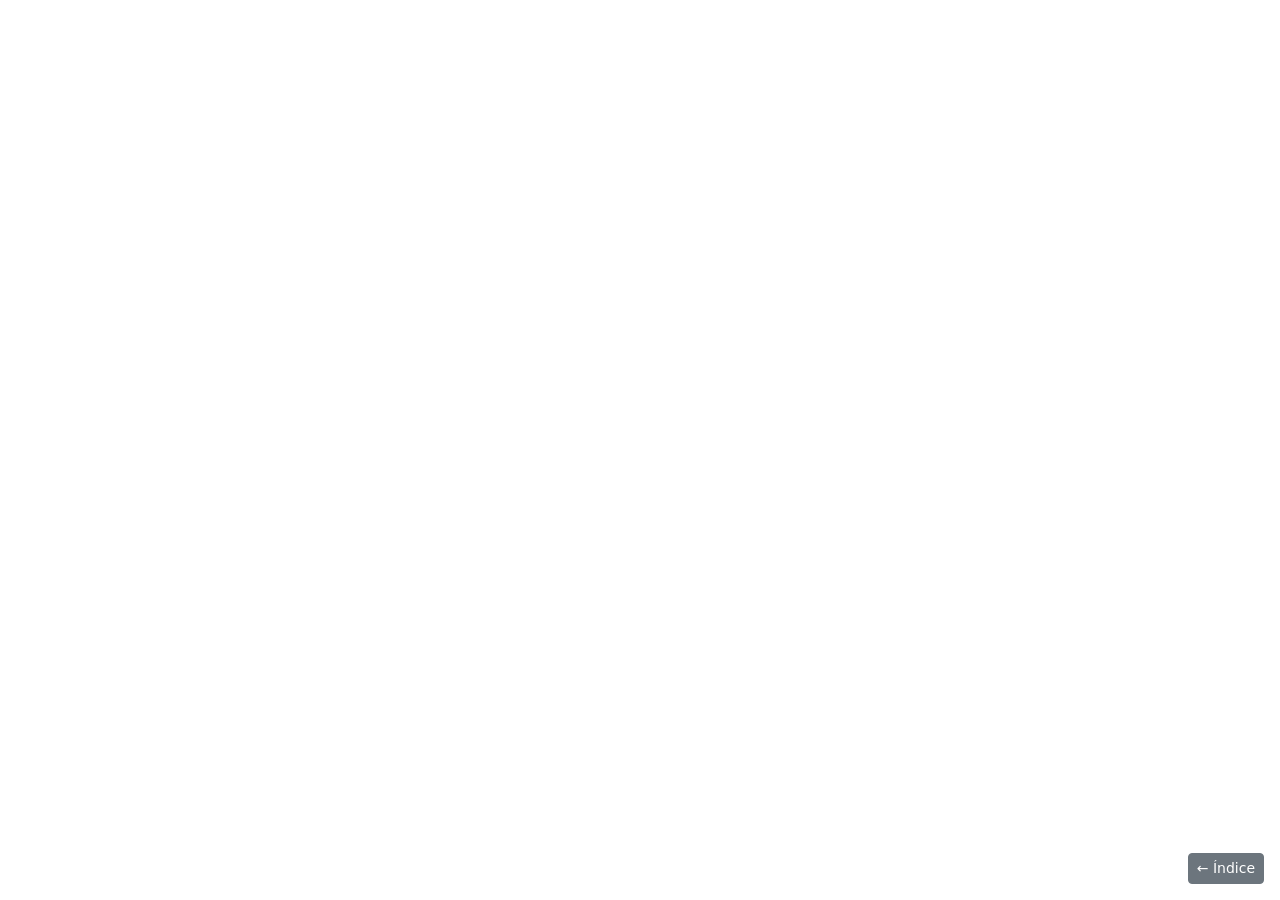
==== ej09-portfolio/index.html @ 6b38a3c3 "Entrega 1: ejercicio 1, 2 y 3 + reto ejercicio 3" ====
<!doctype html>
<html lang="es" data-bs-theme="light">
<head>
  <meta charset="utf-8">
  <meta name="viewport" content="width=device-width, initial-scale=1">
  <title>Tu Nombre · Desarrollador/a web</title>
  <meta name="description" content="Portfolio de Tu Nombre, desarrollador/a web junior. Proyectos, habilidades y contacto.">
  <link rel="icon" href="data:image/svg+xml,%3Csvg xmlns='http://www.w3.org/2000/svg' viewBox='0 0 100 100'%3E%3Ctext y='.9em' font-size='90'%3E%F0%9F%92%BB%3C/text%3E%3C/svg%3E">

  <!-- Bootstrap 5.3.8 + Bootstrap Icons (CDN) -->
  <link rel="stylesheet" href="https://cdn.jsdelivr.net/npm/bootstrap@5.3.8/dist/css/bootstrap.min.css">
  <link rel="stylesheet" href="https://cdn.jsdelivr.net/npm/bootstrap-icons@1.13.1/font/bootstrap-icons.min.css">
  <!-- Tus estilos propios (marca personal) SIEMPRE después de Bootstrap -->
  <link rel="stylesheet" href="css/estilos.css">
</head>
<body>

  <!-- ============================================================
       EJERCICIO 9 · MI PORTFOLIO PROFESIONAL
       Lee ENUNCIADO.md. Rellena cada sección en su hueco.
       ============================================================ -->

  <!-- ===== NAVBAR =====
       Tu nombre/logo + enlaces: Sobre mí (#sobre-mi) · Habilidades (#habilidades)
       · Proyectos (#proyectos) · Formación (#formacion) · Contacto (#contacto) -->


  <main>

    <!-- ===== PORTADA · SOBRE MÍ (id="sobre-mi") =====
         Foto o avatar (img/foto.jpg), nombre, titular profesional, 2-3 líneas sobre ti,
         botones "Ver proyectos" y "Descargar CV" (docs/cv.pdf con atributo download) -->


    <!-- ===== HABILIDADES (id="habilidades") =====
         Grupos: Front-end · Back-end · Bases de datos · Herramientas · Idiomas
         Idea: una card por grupo con badges o iconos -->


    <!-- ===== PROYECTOS (id="proyectos") =====
         Mínimo 3 cards: captura (img/), descripción, badges de tecnologías,
         botones "Demo" y "Código" (GitHub). Idea JS: modal con el detalle -->


    <!-- ===== FORMACIÓN Y EXPERIENCIA (id="formacion") =====
         CFGS DAW, prácticas (FFEOE), cursos, certificaciones.
         Idea: list-group o accordion -->


    <!-- ===== CONTACTO (id="contacto") =====
         Formulario con validación (nombre, email, asunto, mensaje)
         + enlaces a email, LinkedIn y GitHub -->

  </main>

  <!-- ===== FOOTER =====
       © año + tu nombre · iconos de redes (con aria-label) · "Última actualización: ..." -->


  <!-- Botón para volver al índice del proyecto de clase (bórralo al publicar tu portfolio) -->
  <a href="../index.html" class="btn btn-sm btn-secondary position-fixed bottom-0 end-0 m-3 z-3">← Índice</a>

  <script src="https://cdn.jsdelivr.net/npm/bootstrap@5.3.8/dist/js/bootstrap.bundle.min.js"></script>
  <!-- Tu JavaScript (validación del formulario, modo oscuro...) -->
  <script src="js/main.js"></script>
</body>
</html>
---- ej09-portfolio/css/estilos.css ----
/* ============================================================
   Estilos propios del portfolio (marca personal)
   Usa el mínimo CSS posible: primero intenta con clases de Bootstrap.
   ============================================================ */

/* Ejemplo: cambia el color principal de Bootstrap por el tuyo
:root {
  --bs-primary: #0d6efd;
  --bs-primary-rgb: 13, 110, 253;
}
*/

/* Desplazamiento suave al pulsar los enlaces del menú */
html { scroll-behavior: smooth; }

/* Que el título de cada sección no quede tapado por la navbar fija */
section { scroll-margin-top: 70px; }
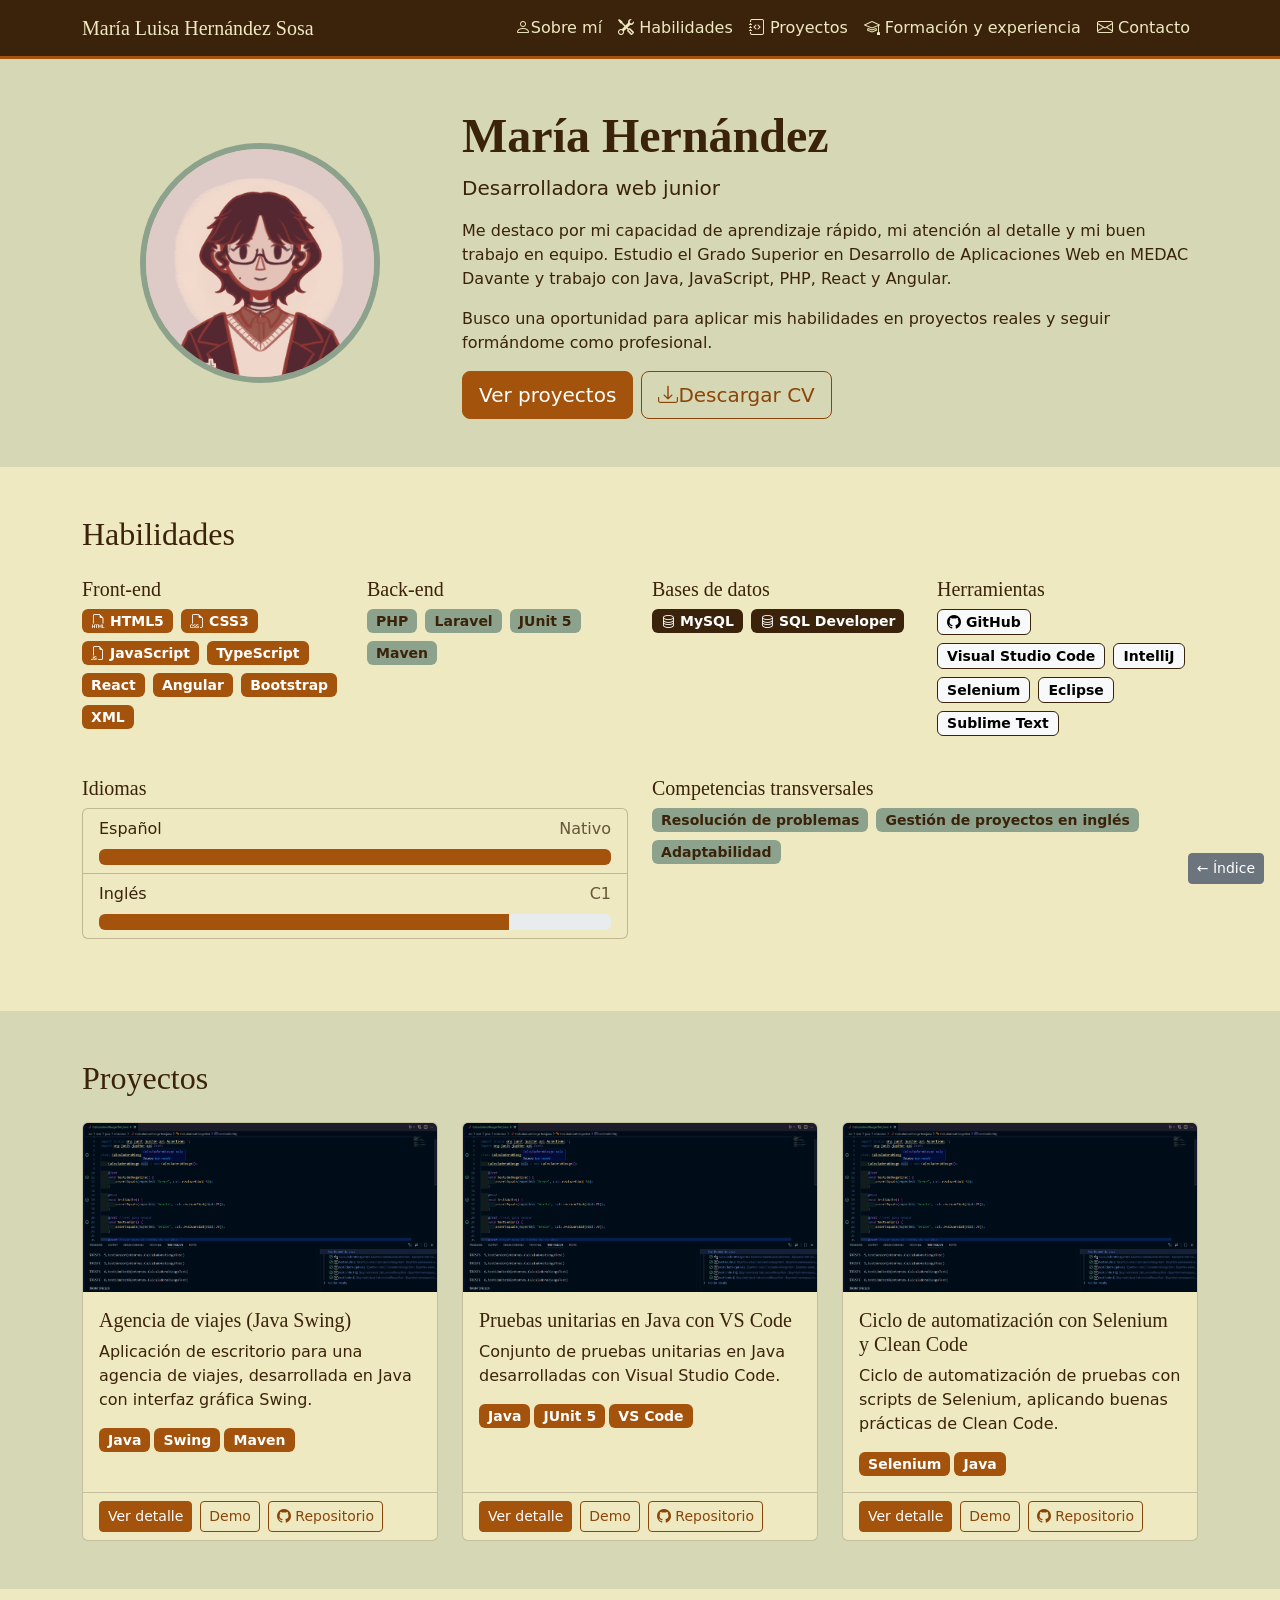
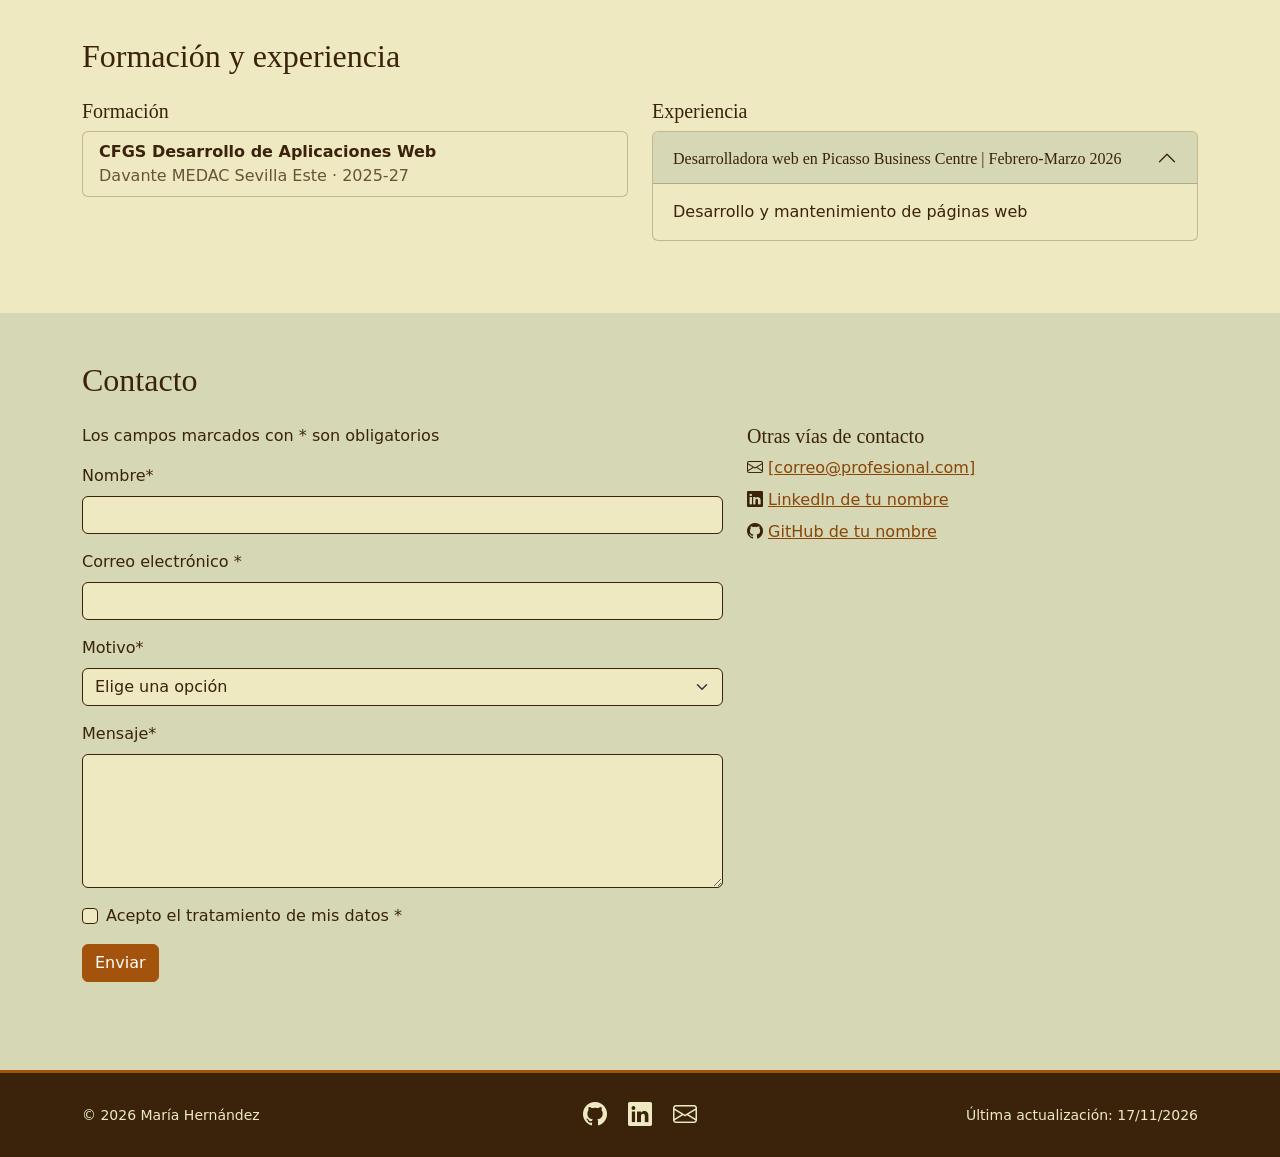
==== commit 64d1c4bf: "Refactor code structure for improved readability and maintainability" ====
--- a/ej09-portfolio/index.html
+++ b/ej09-portfolio/index.html
@@ -1,67 +1,785 @@
 <!doctype html>
 <html lang="es" data-bs-theme="light">
-<head>
-  <meta charset="utf-8">
-  <meta name="viewport" content="width=device-width, initial-scale=1">
-  <title>Tu Nombre · Desarrollador/a web</title>
-  <meta name="description" content="Portfolio de Tu Nombre, desarrollador/a web junior. Proyectos, habilidades y contacto.">
-  <link rel="icon" href="data:image/svg+xml,%3Csvg xmlns='http://www.w3.org/2000/svg' viewBox='0 0 100 100'%3E%3Ctext y='.9em' font-size='90'%3E%F0%9F%92%BB%3C/text%3E%3C/svg%3E">
-
-  <!-- Bootstrap 5.3.8 + Bootstrap Icons (CDN) -->
-  <link rel="stylesheet" href="https://cdn.jsdelivr.net/npm/bootstrap@5.3.8/dist/css/bootstrap.min.css">
-  <link rel="stylesheet" href="https://cdn.jsdelivr.net/npm/bootstrap-icons@1.13.1/font/bootstrap-icons.min.css">
-  <!-- Tus estilos propios (marca personal) SIEMPRE después de Bootstrap -->
-  <link rel="stylesheet" href="css/estilos.css">
-</head>
-<body>
-
-  <!-- ============================================================
+  <head>
+    <meta charset="utf-8" />
+    <meta name="viewport" content="width=device-width, initial-scale=1" />
+    <title>Portfolio</title>
+    <meta
+      name="description"
+      content="Portfolio de Tu Nombre, desarrolladora web junior. Proyectos, habilidades y contacto."
+    />
+    <link
+      rel="icon"
+      href="img/icon.png"
+    />
+
+    <!-- Bootstrap 5.3.8 + Bootstrap Icons (CDN) -->
+    <link
+      rel="stylesheet"
+      href="https://cdn.jsdelivr.net/npm/bootstrap@5.3.8/dist/css/bootstrap.min.css"
+    />
+    <link
+      rel="stylesheet"
+      href="https://cdn.jsdelivr.net/npm/bootstrap-icons@1.13.1/font/bootstrap-icons.min.css"
+    />
+    <!-- Tus estilos propios (marca personal) SIEMPRE después de Bootstrap -->
+    <link rel="stylesheet" href="css/estilos.css" />
+  </head>
+  <body>
+    <!-- ============================================================
        EJERCICIO 9 · MI PORTFOLIO PROFESIONAL
        Lee ENUNCIADO.md. Rellena cada sección en su hueco.
        ============================================================ -->
 
-  <!-- ===== NAVBAR =====
+    <!-- ===== NAVBAR =====
        Tu nombre/logo + enlaces: Sobre mí (#sobre-mi) · Habilidades (#habilidades)
        · Proyectos (#proyectos) · Formación (#formacion) · Contacto (#contacto) -->
 
-
-  <main>
-
-    <!-- ===== PORTADA · SOBRE MÍ (id="sobre-mi") =====
+    <header class="sticky-top">
+      <nav class="navbar navbar-expand-lg navbar-marron sticky-top" data-bs-theme="dark">
+        <div class="container">
+          <a class="navbar-brand" href="#inicio">María Luisa Hernández Sosa</a>
+          <button
+            class="navbar-toggler"
+            type="button"
+            data-bs-toggle="collapse"
+            data-bs-target="#menuPrincipal"
+            aria-controls="menuPrincipal"
+            aria-expanded="false"
+            aria-label="Mostrar u ocultar el menú"
+          >
+            <span class="navbar-toggler-icon"></span>
+          </button>
+          <div class="collapse navbar-collapse" id="menuPrincipal">
+            <ul class="navbar-nav ms-auto">
+              <li class="nav-item">
+                <a class="nav-link" href="#inicio"
+                  ><i class="bi bi-person" aria-hidden="true"></i>Sobre mí</a
+                >
+              </li>
+              <li class="nav-item">
+                <a class="nav-link" href="#habilidades"
+                  ><i class="bi bi-tools" aria-hidden="true"></i>
+                  Habilidades</a
+                >
+              </li>
+              <li class="nav-item">
+                <a class="nav-link" href="#proyectos"
+                  ><i class="bi bi-journal-code" aria-hidden="true"></i>
+                  Proyectos</a
+                >
+              </li>
+              <li class="nav-item">
+                <a class="nav-link" href="#formacion"
+                  ><i class="bi bi-mortarboard" aria-hidden="true"></i>
+                  Formación y experiencia</a
+                >
+              </li>
+              <li class="nav-item">
+                <a class="nav-link" href="#contacto"
+                  ><i class="bi bi-envelope" aria-hidden="true"></i>
+                  Contacto</a
+                >
+              </li>
+            </ul>
+          </div>
+        </div>
+      </nav>
+    </header>
+
+    <main>
+      <!-- ===== PORTADA · SOBRE MÍ (id="sobre-mi") =====
          Foto o avatar (img/foto.jpg), nombre, titular profesional, 2-3 líneas sobre ti,
          botones "Ver proyectos" y "Descargar CV" (docs/cv.pdf con atributo download) -->
-
-
-    <!-- ===== HABILIDADES (id="habilidades") =====
+      <section
+        id="inicio"
+        class="bg-body-tertiary py-5"
+        aria-labelledby="titulo-inicio"
+      >
+        <div class="container">
+          <div class="row align-items-center">
+            <div class="col-12 col-md-4 text-center mb-4 mb-md-0">
+              <img
+                src="img/icon.png"
+                width="400"
+                height="400"
+                class="img-fluid rounded-circle avatar"
+                alt="Icono del portfolio"
+              />
+            </div>
+            <div class="col-12 col-md-8 text-center text-md-start">
+              <h1 id="titulo-inicio" class="display-5 fw-bold">
+                María Hernández
+              </h1>
+              <p class="lead">
+                Desarrolladora web junior
+              </p>
+              <p>
+                Me destaco por mi capacidad de aprendizaje rápido, mi atención al detalle y mi buen trabajo en equipo.
+                Estudio el Grado Superior en Desarrollo de Aplicaciones Web en MEDAC Davante y trabajo con Java, JavaScript, PHP, React y Angular.
+              </p>
+              <p>
+                Busco una oportunidad para aplicar mis habilidades en proyectos reales y seguir formándome como profesional.
+              </p>
+              <div
+                class="d-flex flex-column flex-sm-row gap-2 justify-content-center justify-content-md-start"
+              >
+                <a href="#proyectos" class="btn btn-primary btn-lg"
+                  >Ver proyectos</a
+                >
+                <a
+                  href="docs/cv.pdf"
+                  class="btn btn-outline-primary btn-lg"
+                  download
+                >
+                  <i class="bi bi-download" aria-hidden="true"></i>Descargar
+                  CV
+                </a>
+              </div>
+            </div>
+          </div>
+        </div>
+      </section>
+
+      <!-- ===== HABILIDADES (id="habilidades") =====
          Grupos: Front-end · Back-end · Bases de datos · Herramientas · Idiomas
          Idea: una card por grupo con badges o iconos -->
-
-
-    <!-- ===== PROYECTOS (id="proyectos") =====
+      <section
+        id="habilidades"
+        class="py-5"
+        aria-labelledby="titulo-habilidades"
+      >
+        <div class="container">
+          <h2 id="titulo-habilidades" class="mb-4">Habilidades</h2>
+
+          <div class="row">
+            <div class="col-12 col-md-6 col-lg-3 mb-4">
+              <h3 class="h5">Front-end</h3>
+              <ul class="list-unstyled d-flex flex-wrap gap-2">
+                <li>
+                  <span class="badge text-bg-primary"
+                    ><i class="bi bi-filetype-html" aria-hidden="true"></i>
+                    HTML5</span
+                  >
+                </li>
+                <li>
+                  <span class="badge text-bg-primary"
+                    ><i class="bi bi-filetype-css" aria-hidden="true"></i>
+                    CSS3</span
+                  >
+                </li>
+                <li>
+                  <span class="badge text-bg-primary"
+                    ><i class="bi bi-filetype-js" aria-hidden="true"></i>
+                    JavaScript</span
+                  >
+                </li>
+                <li>
+                  <span class="badge text-bg-primary">TypeScript</span>
+                </li>
+                <li>
+                  <span class="badge text-bg-primary">React</span>
+                </li>
+                <li>
+                  <span class="badge text-bg-primary">Angular</span>
+                </li>
+                <li>
+                  <span class="badge text-bg-primary">Bootstrap</span>
+                </li>
+                <li>
+                  <span class="badge text-bg-primary">XML</span>
+                </li>
+              </ul>
+            </div>
+            <div class="col-12 col-md-6 col-lg-3 mb-4">
+              <h3 class="h5">Back-end</h3>
+              <ul class="list-unstyled d-flex flex-wrap gap-2">
+                <li><span class="badge badge-salvia">PHP</span></li>
+                <li><span class="badge badge-salvia">Laravel</span></li>
+                <li><span class="badge badge-salvia">JUnit 5</span></li>
+                <li><span class="badge badge-salvia">Maven</span></li>
+              </ul>
+            </div>
+            <div class="col-12 col-md-6 col-lg-3 mb-4">
+              <h3 class="h5">Bases de datos</h3>
+              <ul class="list-unstyled d-flex flex-wrap gap-2">
+                <li>
+                  <span class="badge text-bg-dark"
+                    ><i class="bi bi-database" aria-hidden="true"></i>
+                    MySQL</span
+                  >
+                </li>
+                <li>
+                  <span class="badge text-bg-dark"
+                    ><i class="bi bi-database" aria-hidden="true"></i>
+                    SQL Developer</span
+                  >
+                </li>
+              </ul>
+            </div>
+            <div class="col-12 col-md-6 col-lg-3 mb-4">
+              <h3 class="h5">Herramientas</h3>
+              <ul class="list-unstyled d-flex flex-wrap gap-2">
+                <li>
+                  <span class="badge text-bg-light border border-dark"
+                    ><i class="bi bi-github" aria-hidden="true"></i>
+                    GitHub</span
+                  >
+                </li>
+                <li>
+                  <span class="badge text-bg-light border border-dark"
+                    >Visual Studio Code</span
+                  >
+                </li>
+                <li>
+                  <span class="badge text-bg-light border border-dark"
+                    >IntelliJ</span
+                  >
+                </li>
+                <li>
+                  <span class="badge text-bg-light border border-dark"
+                    >Selenium</span
+                  >
+                </li>
+                <li>
+                  <span class="badge text-bg-light border border-dark"
+                    >Eclipse</span
+                  >
+                </li>
+                <li>
+                  <span class="badge text-bg-light border border-dark"
+                    >Sublime Text</span
+                  >
+                </li>
+              </ul>
+            </div>
+          </div>
+
+          <div class="row">
+            <div class="col-12 col-md-6 mb-4">
+              <h3 class="h5">Idiomas</h3>
+              <ul class="list-group">
+                <li class="list-group-item">
+                  <div class="d-flex justify-content-between mb-2">
+                    <span>Español</span>
+                    <span class="text-body-secondary">Nativo</span>
+                  </div>
+                  <div
+                    class="progress"
+                    role="progressbar"
+                    aria-label="Nivel de español"
+                    aria-valuenow="100"
+                    aria-valuemin="0"
+                    aria-valuemax="100"
+                  >
+                    <div class="progress-bar bg-primary" style="width: 100%"></div>
+                  </div>
+                </li>
+                <li class="list-group-item">
+                  <div class="d-flex justify-content-between mb-2">
+                    <span>Inglés</span>
+                    <span class="text-body-secondary">C1</span>
+                  </div>
+                  <div
+                    class="progress"
+                    role="progressbar"
+                    aria-label="Nivel de inglés"
+                    aria-valuenow="50"
+                    aria-valuemin="0"
+                    aria-valuemax="100"
+                  >
+                    <div class="progress-bar bg-primary" style="width: 80%"></div>
+                  </div>
+                </li>
+              </ul>
+            </div>
+            <div class="col-12 col-md-6 mb-4">
+              <h3 class="h5">Competencias transversales</h3>
+              <ul class="list-unstyled d-flex flex-wrap gap-2">
+                <li><span class="badge badge-salvia">Resolución de problemas</span></li>
+                <li><span class="badge badge-salvia">Gestión de proyectos en inglés</span></li>
+                <li><span class="badge badge-salvia">Adaptabilidad</span></li>
+              </ul>
+            </div>
+          </div>
+        </div>
+      </section>
+
+      <!-- ===== PROYECTOS (id="proyectos") =====
          Mínimo 3 cards: captura (img/), descripción, badges de tecnologías,
          botones "Demo" y "Código" (GitHub). Idea JS: modal con el detalle -->
 
-
-    <!-- ===== FORMACIÓN Y EXPERIENCIA (id="formacion") =====
+      <section
+        id="proyectos"
+        class="bg-body-tertiary py-5"
+        aria-labelledby="titulo-proyectos"
+      >
+        <div class="container">
+          <h2 id="titulo-proyectos" class="mb-4">Proyectos</h2>
+          <div class="row row-cols-1 row-cols-md-2 row-cols-xl-3 g-4">
+            <div class="col">
+              <article class="card h-100">
+                <img
+                  src="img/proyectojunit.png"
+                  width="800"
+                  height="500"
+                  loading="lazy"
+                  class="card-img-top img-fluid"
+                  alt="Captura del proyecto de pruebas unitarias en Java"
+                />
+                <div class="card-body">
+                  <h3 class="card-title h5">Agencia de viajes (Java Swing)</h3>
+                  <p class="card-text">
+                    Aplicación de escritorio para una agencia de viajes, desarrollada en Java con interfaz gráfica Swing.
+                  </p>
+                  <ul class="list-unstyled d-flex flex-wrap gap-1 mb-0">
+                    <li>
+                      <span class="badge text-bg-primary">Java</span>
+                    </li>
+                    <li>
+                      <span class="badge text-bg-primary">Swing</span>
+                    </li>
+                    <li>
+                      <span class="badge text-bg-primary">Maven</span>
+                    </li>
+                  </ul>
+                </div>
+                <div class="card-footer bg-transparent d-flex flex-wrap gap-2">
+                  <button
+                    type="button"
+                    class="btn btn-primary btn-sm"
+                    data-bs-toggle="modal"
+                    data-bs-target="#modalProyecto"
+                    data-titulo="Agencia de viajes (Java Swing)"
+                    data-detalle="[Detalle ampliado del proyecto 1: objetivo, tu papel, retos y resultado.]"
+                    data-tecnologias="[Tecnología, Tecnología, Tecnología]"
+                    data-imagen="img/proyecto1.jpg"
+                    data-alt="[Descripción de la captura del proyecto 1]"
+                  >
+                    Ver detalle<span class="visually-hidden">
+                      de Agencia de viajes (Java Swing)</span
+                    >
+                  </button>
+                  <a
+                    href="https://tu-usuario.github.io/proyecto-1/"
+                    class="btn btn-outline-primary btn-sm"
+                    target="_blank"
+                    rel="noopener"
+                  >
+                    Demo<span class="visually-hidden">
+                      de Agencia de viajes (Java Swing) (se abre en una pestaña
+                      nueva)</span
+                    >
+                  </a>
+                  <a
+                    href="https://github.com/tu-usuario/proyecto-1"
+                    class="btn btn-outline-primary btn-sm"
+                    target="_blank"
+                    rel="noopener"
+                  >
+                    <i class="bi bi-github" aria-hidden="true"></i>
+                    Repositorio<span class="visually-hidden">
+                      de Agencia de viajes (Java Swing) (se abre en una pestaña
+                      nueva)</span
+                    >
+                  </a>
+                </div>
+              </article>
+            </div>
+
+            <div class="col">
+              <article class="card h-100">
+                <img
+                  src="img/proyectojunit.png"
+                  width="800"
+                  height="500"
+                  loading="lazy"
+                  class="card-img-top img-fluid"
+                  alt="Captura del proyecto de pruebas unitarias en Java"
+                />
+                <div class="card-body">
+                  <h3 class="card-title h5">Pruebas unitarias en Java con VS Code</h3>
+                  <p class="card-text">
+                    Conjunto de pruebas unitarias en Java desarrolladas con Visual Studio Code.
+                  </p>
+                  <ul class="list-unstyled d-flex flex-wrap gap-1 mb-0">
+                    <li>
+                      <span class="badge text-bg-primary">Java</span>
+                    </li>
+                    <li>
+                      <span class="badge text-bg-primary">JUnit 5</span>
+                    </li>
+                    <li>
+                      <span class="badge text-bg-primary">VS Code</span>
+                    </li>
+                  </ul>
+                </div>
+                <div class="card-footer bg-transparent d-flex flex-wrap gap-2">
+                  <button
+                    type="button"
+                    class="btn btn-primary btn-sm"
+                    data-bs-toggle="modal"
+                    data-bs-target="#modalProyecto"
+                    data-titulo="Pruebas unitarias en Java con VS Code"
+                    data-detalle="[Detalle ampliado del proyecto 2: objetivo, tu papel, retos y resultado.]"
+                    data-tecnologias="[Tecnología, Tecnología, Tecnología]"
+                    data-imagen="img/proyecto2.jpg"
+                    data-alt="[Descripción de la captura del proyecto 2]"
+                  >
+                    Ver detalle<span class="visually-hidden">
+                      de Pruebas unitarias en Java con VS Code</span
+                    >
+                  </button>
+                  <a
+                    href="https://tu-usuario.github.io/proyecto-2/"
+                    class="btn btn-outline-primary btn-sm"
+                    target="_blank"
+                    rel="noopener"
+                  >
+                    Demo<span class="visually-hidden">
+                      de Pruebas unitarias en Java con VS Code (se abre en una pestaña
+                      nueva)</span
+                    >
+                  </a>
+                  <a
+                    href="https://github.com/tu-usuario/proyecto-2"
+                    class="btn btn-outline-primary btn-sm"
+                    target="_blank"
+                    rel="noopener"
+                  >
+                    <i class="bi bi-github" aria-hidden="true"></i>
+                    Repositorio<span class="visually-hidden">
+                      de Pruebas unitarias en Java con VS Code (se abre en una pestaña
+                      nueva)</span
+                    >
+                  </a>
+                </div>
+              </article>
+            </div>
+
+            <div class="col">
+              <article class="card h-100">
+                <img
+                  src="img/proyectojunit.png"
+                  width="800"
+                  height="500"
+                  loading="lazy"
+                  class="card-img-top img-fluid"
+                  alt="Captura del proyecto de pruebas unitarias en Java"
+                />
+                <div class="card-body">
+                  <h3 class="card-title h5">Ciclo de automatización con Selenium y Clean Code</h3>
+                  <p class="card-text">
+                    Ciclo de automatización de pruebas con scripts de Selenium, aplicando buenas prácticas de Clean Code.
+                  </p>
+                  <ul class="list-unstyled d-flex flex-wrap gap-1 mb-0">
+                    <li>
+                      <span class="badge text-bg-primary">Selenium</span>
+                    </li>
+                    <li>
+                      <span class="badge text-bg-primary">Java</span>
+                    </li>
+                  </ul>
+                </div>
+                <div class="card-footer bg-transparent d-flex flex-wrap gap-2">
+                  <button
+                    type="button"
+                    class="btn btn-primary btn-sm"
+                    data-bs-toggle="modal"
+                    data-bs-target="#modalProyecto"
+                    data-titulo="Ciclo de automatización con Selenium y Clean Code"
+                    data-detalle="[Detalle ampliado del proyecto 3: objetivo, tu papel, retos y resultado.]"
+                    data-tecnologias="[Tecnología, Tecnología, Tecnología]"
+                    data-imagen="img/proyecto3.jpg"
+                    data-alt="[Descripción de la captura del proyecto 3]"
+                  >
+                    Ver detalle<span class="visually-hidden">
+                      de Ciclo de automatización con Selenium y Clean Code</span
+                    >
+                  </button>
+                  <a
+                    href="https://tu-usuario.github.io/proyecto-3/"
+                    class="btn btn-outline-primary btn-sm"
+                    target="_blank"
+                    rel="noopener"
+                  >
+                    Demo<span class="visually-hidden">
+                      de Ciclo de automatización con Selenium y Clean Code (se abre en una pestaña
+                      nueva)</span
+                    >
+                  </a>
+                  <a
+                    href="https://github.com/tu-usuario/proyecto-3"
+                    class="btn btn-outline-primary btn-sm"
+                    target="_blank"
+                    rel="noopener"
+                  >
+                    <i class="bi bi-github" aria-hidden="true"></i>
+                    Repositorio<span class="visually-hidden">
+                      de Ciclo de automatización con Selenium y Clean Code (se abre en una pestaña
+                      nueva)</span
+                    >
+                  </a>
+                </div>
+              </article>
+            </div>
+          </div>
+        </div>
+      </section>
+
+      <!-- ===== FORMACIÓN Y EXPERIENCIA (id="formacion") =====
          CFGS DAW, prácticas (FFEOE), cursos, certificaciones.
          Idea: list-group o accordion -->
-
-
-    <!-- ===== CONTACTO (id="contacto") =====
+      <section id="formacion" class="py-5" aria-labelledby="titulo-formacion">
+        <div class="container">
+          <h2 id="titulo-formacion" class="mb-4">Formación y experiencia</h2>
+          <div class="row">
+            <div class="col-12 col-lg-6 mb-4">
+              <h3 class="h5">Formación</h3>
+              <ul class="list-group">
+                <li class="list-group-item">
+                  <span class="fw-semibold"
+                    >CFGS Desarrollo de Aplicaciones Web</span
+                  ><br />
+                  <span class="text-body-secondary">Davante MEDAC Sevilla Este · 2025-27</span>
+                </li>
+              </ul>
+            </div>
+
+            <div class="col-12 col-lg-6 mb-4">
+              <h3 class="h5">Experiencia</h3>
+              <div class="accordion" id="acordeonExperiencia">
+                <div class="accordion-item">
+                  <h4 class="accordion-header">
+                    <button
+                      class="accordion-button"
+                      type="button"
+                      data-bs-toggle="collapse"
+                      data-bs-target="#experiencia1"
+                      aria-expanded="true"
+                      aria-controls="experiencia1"
+                    >
+                      Desarrolladora web en Picasso Business Centre | Febrero-Marzo 2026
+                    </button>
+                  </h4>
+                  <div
+                    id="experiencia1"
+                    class="accordion-collapse collapse show"
+                    data-bs-parent="#acordeonExperiencia"
+                  >
+                    <div class="accordion-body">
+                      Desarrollo y mantenimiento de páginas web
+                    </div>
+                  </div>
+                </div>
+              </div>
+            </div>
+          </div>
+        </div>
+      </section>
+
+      <!-- ===== CONTACTO (id="contacto") =====
          Formulario con validación (nombre, email, asunto, mensaje)
          + enlaces a email, LinkedIn y GitHub -->
-
-  </main>
-
-  <!-- ===== FOOTER =====
+      <section
+        id="contacto"
+        class="bg-body-tertiary py-5"
+        aria-labelledby="titulo-contacto"
+      >
+        <div class="container">
+          <h2 id="titulo-contacto" class="mb-4">Contacto</h2>
+          <div class="row">
+            <div class="col-12 col-lg-7 mb-4">
+              <p>Los campos marcados con * son obligatorios</p>
+              <form id="formContacto" class="needs-validation" novalidate>
+                <div class="mb-3">
+                  <label for="nombre" class="form-label"
+                    >Nombre<span aria-hidden="true">*</span></label
+                  >
+                  <input
+                    type="text"
+                    class="form-control"
+                    id="nombre"
+                    name="nombre"
+                    autocomplete="name"
+                    required
+                    aria-describedby="nombreError"
+                  />
+                  <div id="nombreError" class="invalid-feedback">
+                    Escribe tu nombre
+                  </div>
+                </div>
+                <div class="mb-3">
+                  <label for="email" class="form-label"
+                    >Correo electrónico
+                    <span aria-hidden="true">*</span></label
+                  >
+                  <input
+                    type="email"
+                    class="form-control"
+                    id="email"
+                    name="email"
+                    autocomplete="email"
+                    required
+                    aria-describedby="emailError"
+                  />
+                  <div id="emailError" class="invalid-feedback">
+                    Escribe un correo electrónico válido.
+                  </div>
+                </div>
+                <div class="mb-3">
+                  <label for="asunto" class="form-label"
+                    >Motivo<span aria-hidden="true">*</span></label
+                  >
+                  <select
+                    class="form-select"
+                    id="asunto"
+                    name="asunto"
+                    required
+                    aria-describedby="asuntoError"
+                  >
+                    <option value="" selected>Elige una opción</option>
+                    <option value="oferta">Oferta de trabajo</option>
+                    <option value="proyecto">Propuesta de proyecto</option>
+                    <option value="otro">Otro</option>
+                  </select>
+                  <div id="asuntoError" class="invalid-feedback">
+                    Elige un asunto de la lista.
+                  </div>
+                </div>
+                <div class="mb-3">
+                  <label for="mensaje" class="form-label"
+                    >Mensaje<span aria-hidden="true">*</span></label
+                  >
+                  <textarea
+                    class="form-control"
+                    id="mensaje"
+                    name="mensaje"
+                    rows="5"
+                    minlength="10"
+                    required
+                    aria-describedby="mensajeError"
+                  ></textarea>
+                  <div id="mensajeError" class="invalid-feedback">
+                    Escribe un mensaje de al menos 10 caracteres
+                  </div>
+                </div>
+                <div class="form-check mb-3">
+                  <input
+                    class="form-check-input"
+                    type="checkbox"
+                    id="privacidad"
+                    name="privacidad"
+                    required
+                    aria-describedby="privacidadError"
+                  />
+                  <label class="form-check-label" for="privacidad"
+                    >Acepto el tratamiento de mis datos
+                    <span aria-hidden="true">*</span></label
+                  >
+                  <div id="privacidadError" class="invalid-feedback">
+                    [Debes aceptar para poder enviar el mensaje.]
+                  </div>
+                </div>
+                <button type="submit" class="btn btn-primary">
+                  Enviar
+                </button>
+              </form>
+              <div id="estadoFormulario" class="mt-3" role="status"></div>
+            </div>
+
+            <div class="col-12 col-lg-5 mb-4">
+              <h3 class="h5">Otras vías de contacto</h3>
+              <ul class="list-unstyled">
+                <li class="mb-2">
+                  <i class="bi bi-envelope" aria-hidden="true"></i>
+                  <a href="mailto:tu-correo@ejemplo.com"
+                    >[correo@profesional.com]</a
+                  >
+                </li>
+                <li class="mb-2">
+                  <i class="bi bi-linkedin" aria-hidden="true"></i>
+                  <a
+                    href="https://www.linkedin.com/in/tu-usuario/"
+                    target="_blank"
+                    rel="noopener"
+                    >LinkedIn de tu nombre<span class="visually-hidden">
+                      (se abre en una pestaña nueva)</span
+                    ></a
+                  >
+                </li>
+                <li>
+                  <i class="bi bi-github" aria-hidden="true"></i>
+                  <a
+                    href="https://github.com/tu-usuario"
+                    target="_blank"
+                    rel="noopener"
+                    >GitHub de tu nombre<span class="visually-hidden">
+                      (se abre en una pestaña nueva)</span
+                    ></a
+                  >
+                </li>
+              </ul>
+            </div>
+          </div>
+        </div>
+      </section>
+    </main>
+
+    <!-- ===== FOOTER =====
        © año + tu nombre · iconos de redes (con aria-label) · "Última actualización: ..." -->
 
-
-  <!-- Botón para volver al índice del proyecto de clase (bórralo al publicar tu portfolio) -->
-  <a href="../index.html" class="btn btn-sm btn-secondary position-fixed bottom-0 end-0 m-3 z-3">← Índice</a>
-
-  <script src="https://cdn.jsdelivr.net/npm/bootstrap@5.3.8/dist/js/bootstrap.bundle.min.js"></script>
-  <!-- Tu JavaScript (validación del formulario, modo oscuro...) -->
-  <script src="js/main.js"></script>
-</body>
+    <footer class="bg-dark text-body py-4" data-bs-theme="dark">
+      <div class="container">
+        <div class="row align-items-center text-center text-md-start gy-3">
+          <div class="col-12 col-md-4">
+            <small
+              >&copy; 2026 María Hernández
+            </small>
+          </div>
+          <div class="col-12 col-md-4 text-md-center">
+            <a
+              href="https://github.com/tu-usuario"
+              class="p-2"
+              target="_blank"
+              rel="noopener"
+              aria-label="[GitHub de tu nombre] (se abre en una pestaña nueva)"
+              ><i class="bi bi-github fs-4" aria-hidden="true"></i
+            ></a>
+            <a
+              href="https://www.linkedin.com/in/tu-usuario/"
+              class="p-2"
+              target="_blank"
+              rel="noopener"
+              aria-label="[LinkedIn de tu nombre] (se abre en una pestaña nueva)"
+              ><i class="bi bi-linkedin fs-4" aria-hidden="true"></i
+            ></a>
+            <a
+              href="mailto:tu-correo@ejemplo.com"
+              class="p-2"
+              aria-label="[Enviar correo a tu nombre]"
+              ><i class="bi bi-envelope fs-4" aria-hidden="true"></i
+            ></a>
+          </div>
+          <div class="col-12 col-md-4 text-md-end">
+            <small
+              >Última actualización:
+              <time datetime="2026-11-17">17/11/2026</time></small
+            >
+          </div>
+        </div>
+      </div>
+    </footer>
+
+    <!-- Botón para volver al índice del proyecto de clase (bórralo al publicar tu portfolio) -->
+    <a
+      href="../index.html"
+      class="btn btn-sm btn-secondary position-fixed bottom-0 end-0 m-3 z-3"
+      >← Índice</a
+    >
+
+    <script src="https://cdn.jsdelivr.net/npm/bootstrap@5.3.8/dist/js/bootstrap.bundle.min.js"></script>
+    <!-- Tu JavaScript (validación del formulario, modo oscuro...) -->
+    <script src="js/main.js"></script>
+  </body>
 </html>
--- a/ej09-portfolio/css/estilos.css
+++ b/ej09-portfolio/css/estilos.css
@@ -15,3 +15,183 @@
 
 /* Que el título de cada sección no quede tapado por la navbar fija */
 section { scroll-margin-top: 70px; }
+
+/* =========================================================
+   Estilos propios. Se carga DESPUÉS de Bootstrap.
+   Paleta:
+      --verde: #7d957c;
+      --rojizo: #A4530C;
+      --crema: #EEE9C1;
+      --marron: #3A230A;
+      --crema-2: #D6D7B4;
+      --rojizo-oscuro: #8A4509;
+   Derivados (mezclas de la paleta, para contraste y estados):
+     --crema-2 #D6D7B4   crema con un toque de verde (fondos alternos)
+     --rojizo-oscuro #8A4509  rojizo oscurecido (enlaces y hover)
+   ========================================================= */
+
+:root {
+  --marca-rojizo: #A4530C;
+  --marca-rojizo-oscuro: #8A4509;
+  --marca-salvia: #8DA28C;
+  --marca-marron: #3A230A;
+  --neutro-crema: #EEE9C1;
+  --neutro-crema-2: #D6D7B4;
+  --error: #9F1D1D;
+
+  --bs-body-bg: #EEE9C1;
+  --bs-body-bg-rgb: 238, 233, 193;
+  --bs-body-color: #3A230A;
+  --bs-body-color-rgb: 58, 35, 10;
+  --bs-secondary-color: rgba(58, 35, 10, 0.75);
+  --bs-tertiary-bg: #D6D7B4;
+  --bs-tertiary-bg-rgb: 214, 215, 180;
+  --bs-border-color: rgba(58, 35, 10, 0.25);
+
+  --bs-primary: #A4530C;
+  --bs-primary-rgb: 164, 83, 12;
+  --bs-dark: #3A230A;
+  --bs-dark-rgb: 58, 35, 10;
+
+  --bs-link-color: #8A4509;
+  --bs-link-color-rgb: 138, 69, 9;
+  --bs-link-hover-color: #3A230A;
+  --bs-link-hover-color-rgb: 58, 35, 10;
+
+  --bs-form-invalid-color: #9F1D1D;
+  --bs-form-invalid-border-color: #9F1D1D;
+  --bs-form-valid-border-color: #3A230A;
+
+  --color-foco: #3A230A;
+}
+
+/* ---------- 2. Tipografía (2 familias: títulos con serif, texto con sistema) ---------- */
+h1, h2, h3, h4, .navbar-brand {
+  font-family: Georgia, "Times New Roman", serif;
+}
+
+/* Deja espacio para la barra fija al saltar a una sección */
+html {
+  scroll-padding-top: 5rem;
+}
+
+/* ---------- 3. Accesibilidad ---------- */
+/* Enlace «Saltar al contenido»: Bootstrap lo oculta; aquí se ve al recibir foco */
+.saltar-enlace:focus {
+  position: fixed;
+  top: 0.5rem;
+  left: 0.5rem;
+  z-index: 2000;
+  padding: 0.5rem 1rem;
+  background-color: var(--neutro-crema);
+  border: 2px solid var(--marca-marron);
+}
+
+/* Foco visible y con contraste ≥ 3:1 en todos los elementos interactivos.
+   Se sustituye el halo semitransparente de Bootstrap por un contorno sólido. */
+:focus-visible,
+.btn:focus-visible,
+.nav-link:focus-visible,
+.navbar-toggler:focus,
+.accordion-button:focus,
+.form-control:focus,
+.form-select:focus,
+.form-check-input:focus {
+  outline: 3px solid var(--color-foco);
+  outline-offset: 2px;
+  box-shadow: none;
+}
+
+/* ---------- 4. Zonas oscuras (navbar y footer, con data-bs-theme="dark") ---------- */
+[data-bs-theme="dark"] {
+  --bs-body-color: #EEE9C1;
+  --bs-body-color-rgb: 238, 233, 193;
+  --bs-link-color: #EEE9C1;
+  --bs-link-color-rgb: 238, 233, 193;
+  --bs-link-hover-color: #8DA28C;
+  --bs-link-hover-color-rgb: 141, 162, 140;
+  --color-foco: #EEE9C1;
+}
+
+.navbar[data-bs-theme="dark"] {
+  background-color: #3A230A;
+  --bs-navbar-color: #EEE9C1;
+  --bs-navbar-hover-color: #8DA28C;
+  --bs-navbar-brand-color: #EEE9C1;
+  --bs-navbar-brand-hover-color: #8DA28C;
+  --bs-navbar-toggler-border-color: #EEE9C1;
+  border-bottom: 3px solid var(--marca-rojizo);
+}
+
+footer[data-bs-theme="dark"] {
+  border-top: 3px solid var(--marca-rojizo);
+}
+
+/* ---------- 5. Portada ---------- */
+.avatar {
+  width: 12rem;
+  object-fit: cover;
+  border: 0.375rem solid var(--marca-salvia);
+}
+
+/* ---------- 6. Botones (en Bootstrap los colores del botón son variables propias) ---------- */
+.btn-primary {
+  --bs-btn-color: #fff;
+  --bs-btn-bg: #A4530C;
+  --bs-btn-border-color: #A4530C;
+  --bs-btn-hover-color: #fff;
+  --bs-btn-hover-bg: #8A4509;
+  --bs-btn-hover-border-color: #8A4509;
+  --bs-btn-active-color: #fff;
+  --bs-btn-active-bg: #6F3807;
+  --bs-btn-active-border-color: #6F3807;
+}
+
+.btn-outline-primary {
+  --bs-btn-color: #8A4509;
+  --bs-btn-border-color: #8A4509;
+  --bs-btn-hover-color: #fff;
+  --bs-btn-hover-bg: #8A4509;
+  --bs-btn-hover-border-color: #8A4509;
+  --bs-btn-active-color: #fff;
+  --bs-btn-active-bg: #6F3807;
+  --bs-btn-active-border-color: #6F3807;
+}
+
+/* ---------- 7. Badges ---------- */
+.badge {
+  --bs-badge-font-size: 0.875rem; /* más legible que el 0,75em por defecto */
+}
+
+.badge-salvia {
+  background-color: var(--marca-salvia);
+  color: var(--marca-marron);
+}
+
+/* ---------- 8. Accordion (colores y flecha acordes a la marca) ---------- */
+.accordion {
+  --bs-accordion-active-bg: #D6D7B4;
+  --bs-accordion-active-color: #3A230A;
+  --bs-accordion-btn-icon: url("data:image/svg+xml,%3csvg xmlns='http://www.w3.org/2000/svg' viewBox='0 0 16 16' fill='%233A230A'%3e%3cpath fill-rule='evenodd' d='M1.646 4.646a.5.5 0 0 1 .708 0L8 10.293l5.646-5.647a.5.5 0 0 1 .708.708l-6 6a.5.5 0 0 1-.708 0l-6-6a.5.5 0 0 1 0-.708z'/%3e%3c/svg%3e");
+  --bs-accordion-btn-active-icon: url("data:image/svg+xml,%3csvg xmlns='http://www.w3.org/2000/svg' viewBox='0 0 16 16' fill='%233A230A'%3e%3cpath fill-rule='evenodd' d='M1.646 4.646a.5.5 0 0 1 .708 0L8 10.293l5.646-5.647a.5.5 0 0 1 .708.708l-6 6a.5.5 0 0 1-.708 0l-6-6a.5.5 0 0 1 0-.708z'/%3e%3c/svg%3e");
+}
+
+/* ---------- 9. Formulario ---------- */
+/* El borde por defecto de Bootstrap (#dee2e6) no llega a 3:1: se usa el marrón */
+.form-control,
+.form-select,
+.form-check-input {
+  border-color: var(--marca-marron);
+}
+
+.form-check-input:checked {
+  background-color: var(--marca-rojizo);
+  border-color: var(--marca-marron);
+}
+
+/* ---------- 10. Responsive (mismos breakpoints que Bootstrap) ---------- */
+@media (min-width: 768px) {
+  .avatar {
+    width: 15rem;
+  }
+}
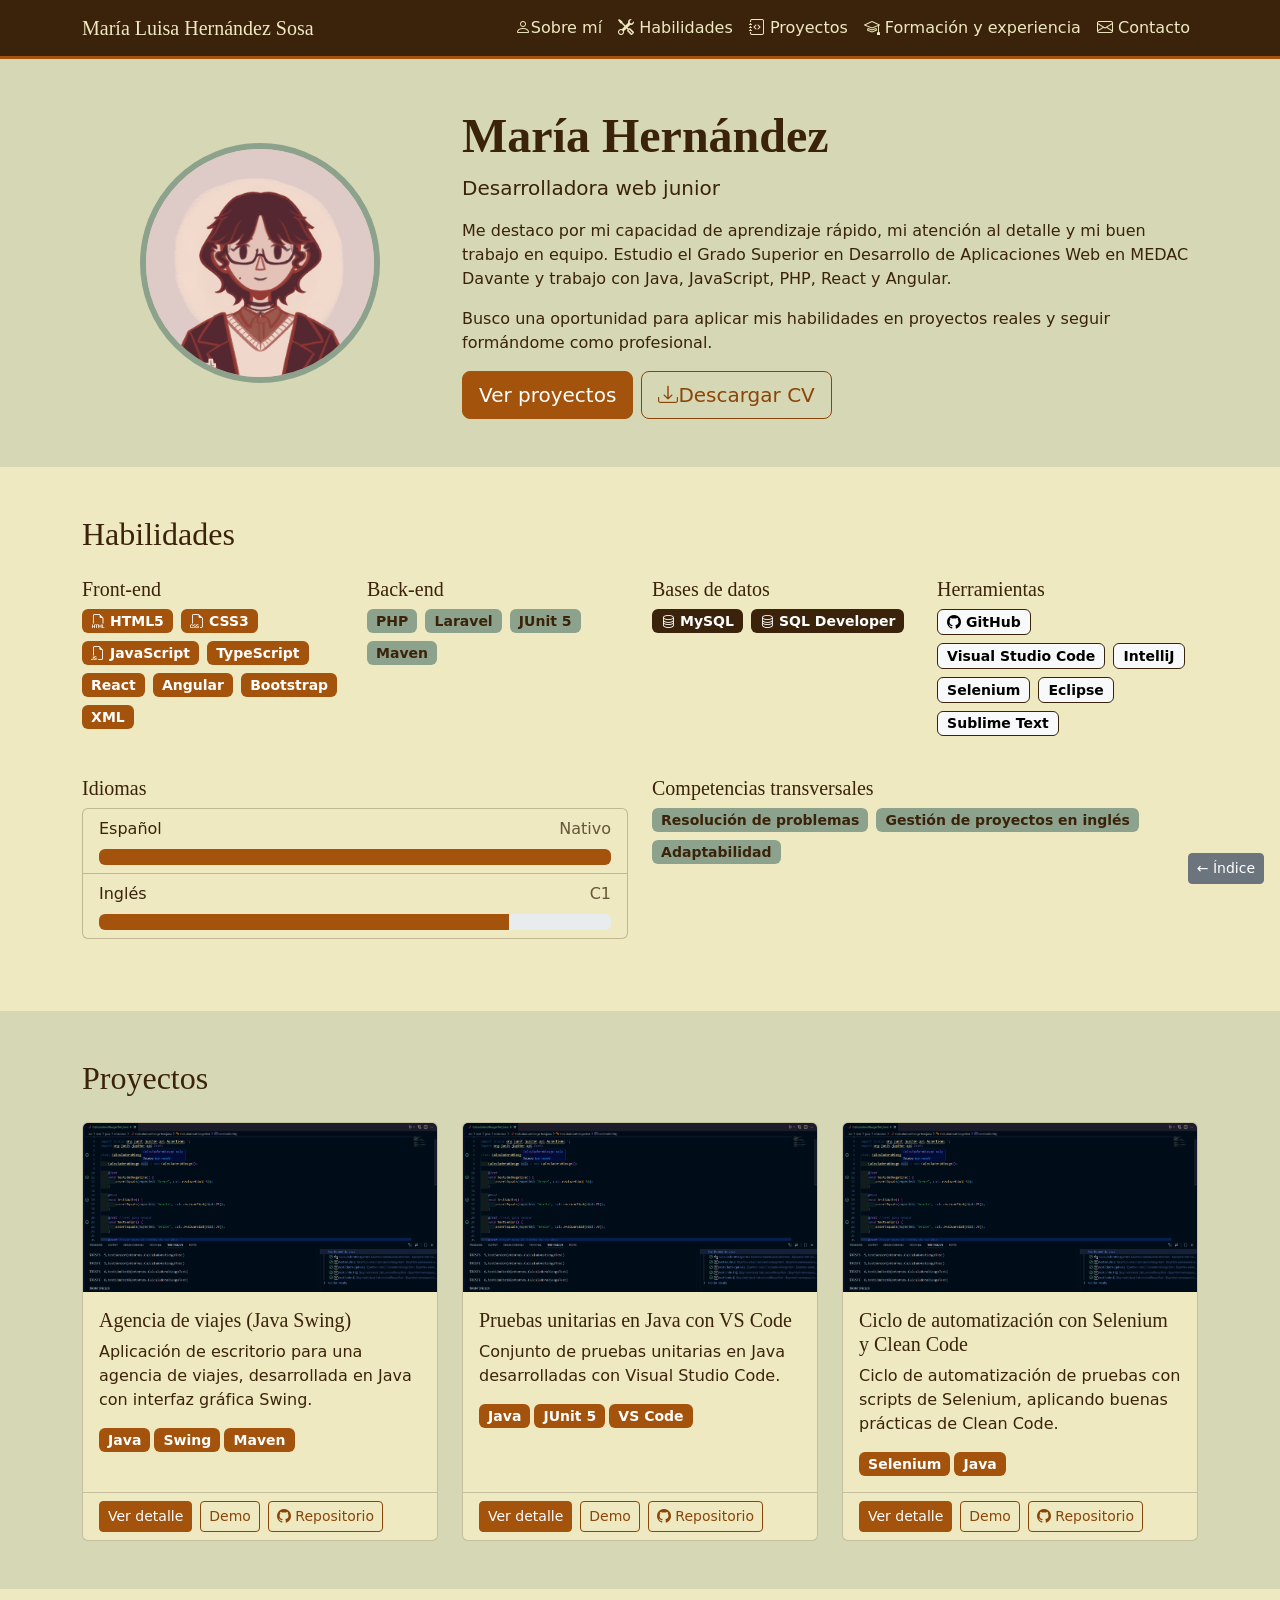
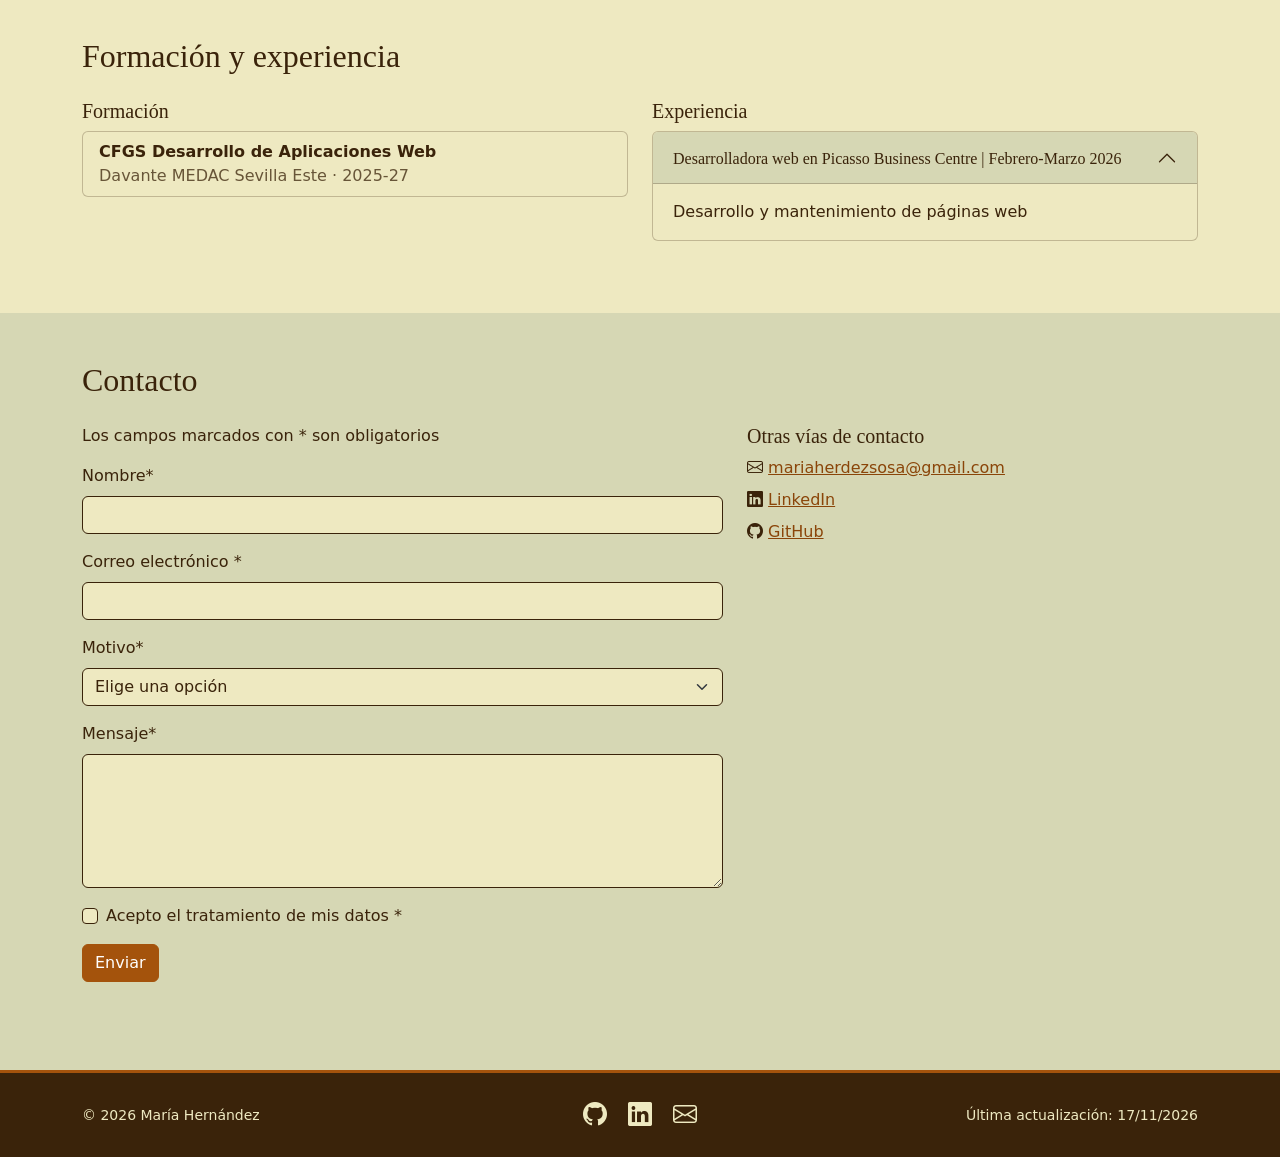
==== commit b07c8d6e: "Update contact form validation and replace information" ====
--- a/ej09-portfolio/index.html
+++ b/ej09-portfolio/index.html
@@ -678,7 +678,7 @@
                     <span aria-hidden="true">*</span></label
                   >
                   <div id="privacidadError" class="invalid-feedback">
-                    [Debes aceptar para poder enviar el mensaje.]
+                    Debes aceptar para poder enviar el mensaje
                   </div>
                 </div>
                 <button type="submit" class="btn btn-primary">
@@ -693,17 +693,17 @@
               <ul class="list-unstyled">
                 <li class="mb-2">
                   <i class="bi bi-envelope" aria-hidden="true"></i>
-                  <a href="mailto:tu-correo@ejemplo.com"
-                    >[correo@profesional.com]</a
+                  <a href="mailto:mariaherdezsosa@gmail.com"
+                    >mariaherdezsosa@gmail.com</a
                   >
                 </li>
                 <li class="mb-2">
                   <i class="bi bi-linkedin" aria-hidden="true"></i>
                   <a
-                    href="https://www.linkedin.com/in/tu-usuario/"
+                    href="https://www.linkedin.com/in/maría-luisa-hernández-sosa/"
                     target="_blank"
                     rel="noopener"
-                    >LinkedIn de tu nombre<span class="visually-hidden">
+                    >LinkedIn<span class="visually-hidden">
                       (se abre en una pestaña nueva)</span
                     ></a
                   >
@@ -711,10 +711,10 @@
                 <li>
                   <i class="bi bi-github" aria-hidden="true"></i>
                   <a
-                    href="https://github.com/tu-usuario"
+                    href="https://github.com/mariahernandezsosa"
                     target="_blank"
                     rel="noopener"
-                    >GitHub de tu nombre<span class="visually-hidden">
+                    >GitHub<span class="visually-hidden">
                       (se abre en una pestaña nueva)</span
                     ></a
                   >
@@ -739,25 +739,25 @@
           </div>
           <div class="col-12 col-md-4 text-md-center">
             <a
-              href="https://github.com/tu-usuario"
+              href="https://github.com/mariahernandezsosa"
               class="p-2"
               target="_blank"
               rel="noopener"
-              aria-label="[GitHub de tu nombre] (se abre en una pestaña nueva)"
+              aria-label="[GitHub] (se abre en una pestaña nueva)"
               ><i class="bi bi-github fs-4" aria-hidden="true"></i
             ></a>
             <a
-              href="https://www.linkedin.com/in/tu-usuario/"
+              href="https://www.linkedin.com/in/maría-luisa-hernández-sosa/"
               class="p-2"
               target="_blank"
               rel="noopener"
-              aria-label="[LinkedIn de tu nombre] (se abre en una pestaña nueva)"
+              aria-label="[LinkedIn] (se abre en una pestaña nueva)"
               ><i class="bi bi-linkedin fs-4" aria-hidden="true"></i
             ></a>
             <a
-              href="mailto:tu-correo@ejemplo.com"
+              href="mailto:mariaherdezsosa@gmail.com"
               class="p-2"
-              aria-label="[Enviar correo a tu nombre]"
+              aria-label="Enviar correo mariaherdezsosa@gmail.com"
               ><i class="bi bi-envelope fs-4" aria-hidden="true"></i
             ></a>
           </div>
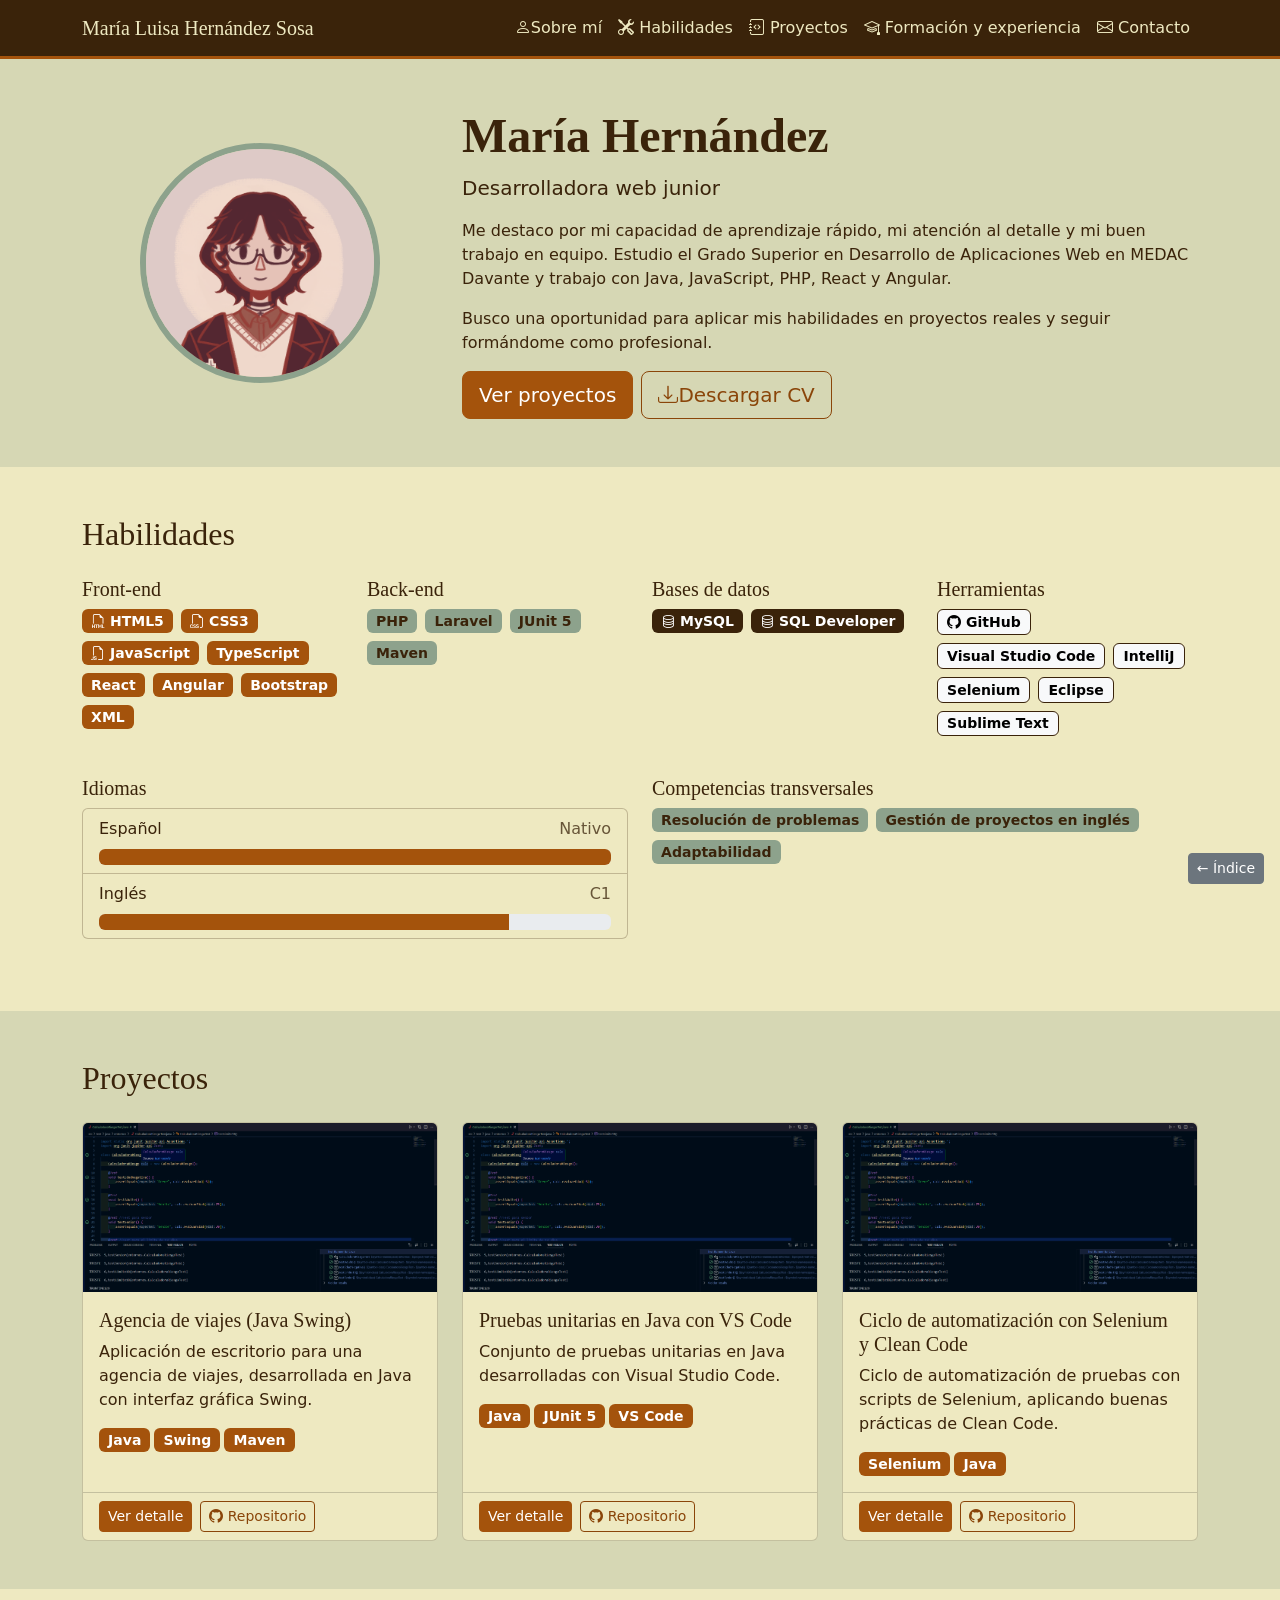
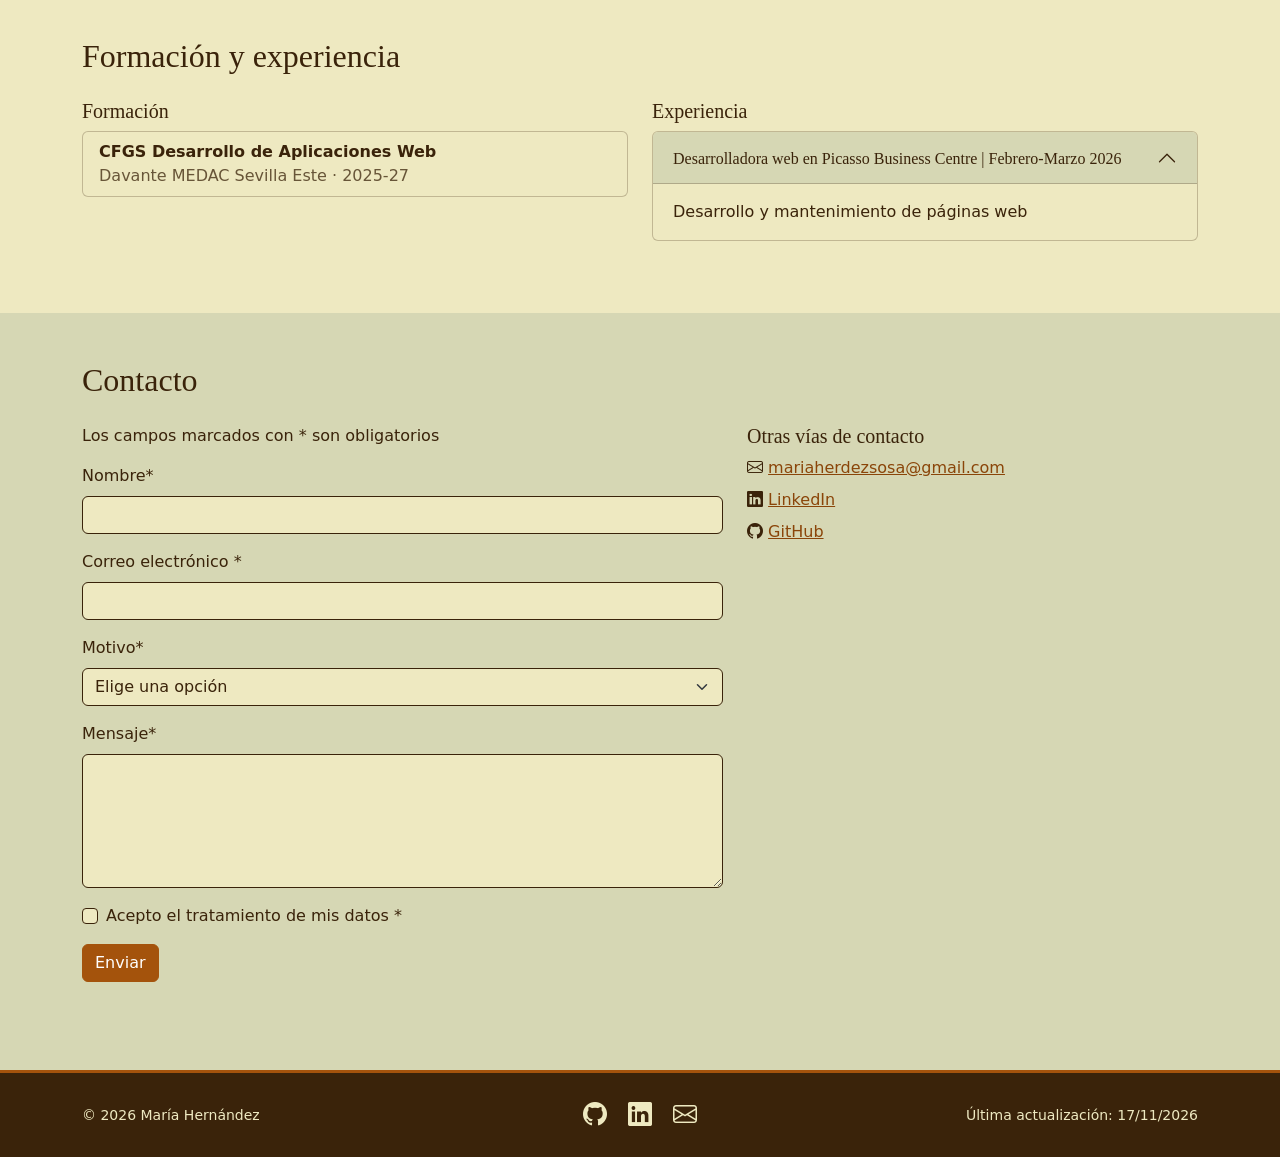
==== commit deb34fad: "Actualizar portfolio y publicar enlaces reales Co-authored-by: Copilot <223556219+Copilot@users.nore" ====
--- a/ej09-portfolio/index.html
+++ b/ej09-portfolio/index.html
@@ -3,10 +3,10 @@
   <head>
     <meta charset="utf-8" />
     <meta name="viewport" content="width=device-width, initial-scale=1" />
-    <title>Portfolio</title>
+    <title>Portfolio de María Hernández</title>
     <meta
       name="description"
-      content="Portfolio de Tu Nombre, desarrolladora web junior. Proyectos, habilidades y contacto."
+      content="Portfolio de María Luisa Hernández Sosa, desarrolladora web junior. Proyectos, habilidades y contacto."
     />
     <link
       rel="icon"
@@ -90,7 +90,7 @@
     <main>
       <!-- ===== PORTADA · SOBRE MÍ (id="sobre-mi") =====
          Foto o avatar (img/foto.jpg), nombre, titular profesional, 2-3 líneas sobre ti,
-         botones "Ver proyectos" y "Descargar CV" (docs/cv.pdf con atributo download) -->
+         botones "Ver proyectos" y "Descargar CV" (docs/CV_Hernández_Sosa_María.pdf con atributo download) -->
       <section
         id="inicio"
         class="bg-body-tertiary py-5"
@@ -128,7 +128,7 @@
                   >Ver proyectos</a
                 >
                 <a
-                  href="docs/cv.pdf"
+                  href="docs/CV_Hernández_Sosa_María.pdf"
                   class="btn btn-outline-primary btn-lg"
                   download
                 >
@@ -351,28 +351,17 @@
                     data-bs-toggle="modal"
                     data-bs-target="#modalProyecto"
                     data-titulo="Agencia de viajes (Java Swing)"
-                    data-detalle="[Detalle ampliado del proyecto 1: objetivo, tu papel, retos y resultado.]"
-                    data-tecnologias="[Tecnología, Tecnología, Tecnología]"
-                    data-imagen="img/proyecto1.jpg"
-                    data-alt="[Descripción de la captura del proyecto 1]"
+                    data-detalle="Aplicación de escritorio desarrollada en Java para gestionar viajes y operaciones de una agencia. Permite aplicar conceptos de interfaz gráfica con Swing y organización de proyectos con Maven."
+                    data-tecnologias="Java, Swing, Maven"
+                    data-imagen="img/icon.png"
+                    data-alt="Icono utilizado en el proyecto Agencia de viajes"
                   >
                     Ver detalle<span class="visually-hidden">
                       de Agencia de viajes (Java Swing)</span
                     >
                   </button>
                   <a
-                    href="https://tu-usuario.github.io/proyecto-1/"
-                    class="btn btn-outline-primary btn-sm"
-                    target="_blank"
-                    rel="noopener"
-                  >
-                    Demo<span class="visually-hidden">
-                      de Agencia de viajes (Java Swing) (se abre en una pestaña
-                      nueva)</span
-                    >
-                  </a>
-                  <a
-                    href="https://github.com/tu-usuario/proyecto-1"
+                    href="https://github.com/mariahernandezsosa/agencia-de-viajes.git"
                     class="btn btn-outline-primary btn-sm"
                     target="_blank"
                     rel="noopener"
@@ -421,28 +410,17 @@
                     data-bs-toggle="modal"
                     data-bs-target="#modalProyecto"
                     data-titulo="Pruebas unitarias en Java con VS Code"
-                    data-detalle="[Detalle ampliado del proyecto 2: objetivo, tu papel, retos y resultado.]"
-                    data-tecnologias="[Tecnología, Tecnología, Tecnología]"
-                    data-imagen="img/proyecto2.jpg"
-                    data-alt="[Descripción de la captura del proyecto 2]"
+                    data-detalle="Proyecto de pruebas unitarias en Java creado con JUnit 5 en Visual Studio Code. Incluye casos de prueba para verificar el comportamiento de las clases y automatizar la detección de errores."
+                    data-tecnologias="Java, JUnit 5, VS Code"
+                    data-imagen="img/proyectojunit.png"
+                    data-alt="Captura del proyecto de pruebas unitarias en Java"
                   >
                     Ver detalle<span class="visually-hidden">
                       de Pruebas unitarias en Java con VS Code</span
                     >
                   </button>
                   <a
-                    href="https://tu-usuario.github.io/proyecto-2/"
-                    class="btn btn-outline-primary btn-sm"
-                    target="_blank"
-                    rel="noopener"
-                  >
-                    Demo<span class="visually-hidden">
-                      de Pruebas unitarias en Java con VS Code (se abre en una pestaña
-                      nueva)</span
-                    >
-                  </a>
-                  <a
-                    href="https://github.com/tu-usuario/proyecto-2"
+                    href="https://github.com/mariahernandezsosa/PruebasUnitariasVSCode.git"
                     class="btn btn-outline-primary btn-sm"
                     target="_blank"
                     rel="noopener"
@@ -488,28 +466,17 @@
                     data-bs-toggle="modal"
                     data-bs-target="#modalProyecto"
                     data-titulo="Ciclo de automatización con Selenium y Clean Code"
-                    data-detalle="[Detalle ampliado del proyecto 3: objetivo, tu papel, retos y resultado.]"
-                    data-tecnologias="[Tecnología, Tecnología, Tecnología]"
-                    data-imagen="img/proyecto3.jpg"
-                    data-alt="[Descripción de la captura del proyecto 3]"
+                    data-detalle="Ciclo de automatización desarrollado con Selenium y Java. Aplica principios de Clean Code para crear pruebas mantenibles, legibles y fáciles de ampliar."
+                    data-tecnologias="Selenium, Java, Clean Code"
+                    data-imagen="img/proyectojunit.png"
+                    data-alt="Proyecto de automatización con Selenium y Java"
                   >
                     Ver detalle<span class="visually-hidden">
                       de Ciclo de automatización con Selenium y Clean Code</span
                     >
                   </button>
                   <a
-                    href="https://tu-usuario.github.io/proyecto-3/"
-                    class="btn btn-outline-primary btn-sm"
-                    target="_blank"
-                    rel="noopener"
-                  >
-                    Demo<span class="visually-hidden">
-                      de Ciclo de automatización con Selenium y Clean Code (se abre en una pestaña
-                      nueva)</span
-                    >
-                  </a>
-                  <a
-                    href="https://github.com/tu-usuario/proyecto-3"
+                    href="https://github.com/mariahernandezsosa/Clean-Code-Automation-Cycle.git"
                     class="btn btn-outline-primary btn-sm"
                     target="_blank"
                     rel="noopener"
@@ -726,6 +693,38 @@
       </section>
     </main>
 
+    <div
+      class="modal fade"
+      id="modalProyecto"
+      tabindex="-1"
+      aria-labelledby="modalProyectoTitulo"
+      aria-hidden="true"
+    >
+      <div class="modal-dialog modal-dialog-centered modal-lg">
+        <div class="modal-content">
+          <div class="modal-header">
+            <h2 class="modal-title fs-5" id="modalProyectoTitulo"></h2>
+            <button
+              type="button"
+              class="btn-close"
+              data-bs-dismiss="modal"
+              aria-label="Cerrar"
+            ></button>
+          </div>
+          <div class="modal-body">
+            <img
+              id="modalProyectoImagen"
+              src=""
+              alt=""
+              class="img-fluid rounded mb-3"
+            />
+            <p id="modalProyectoDetalle"></p>
+            <div id="modalProyectoTecnologias" class="d-flex flex-wrap gap-2"></div>
+          </div>
+        </div>
+      </div>
+    </div>
+
     <!-- ===== FOOTER =====
        © año + tu nombre · iconos de redes (con aria-label) · "Última actualización: ..." -->
 
@@ -743,7 +742,7 @@
               class="p-2"
               target="_blank"
               rel="noopener"
-              aria-label="[GitHub] (se abre en una pestaña nueva)"
+              aria-label="Perfil de GitHub (se abre en una pestaña nueva)"
               ><i class="bi bi-github fs-4" aria-hidden="true"></i
             ></a>
             <a
@@ -751,7 +750,7 @@
               class="p-2"
               target="_blank"
               rel="noopener"
-              aria-label="[LinkedIn] (se abre en una pestaña nueva)"
+              aria-label="Perfil de LinkedIn (se abre en una pestaña nueva)"
               ><i class="bi bi-linkedin fs-4" aria-hidden="true"></i
             ></a>
             <a
